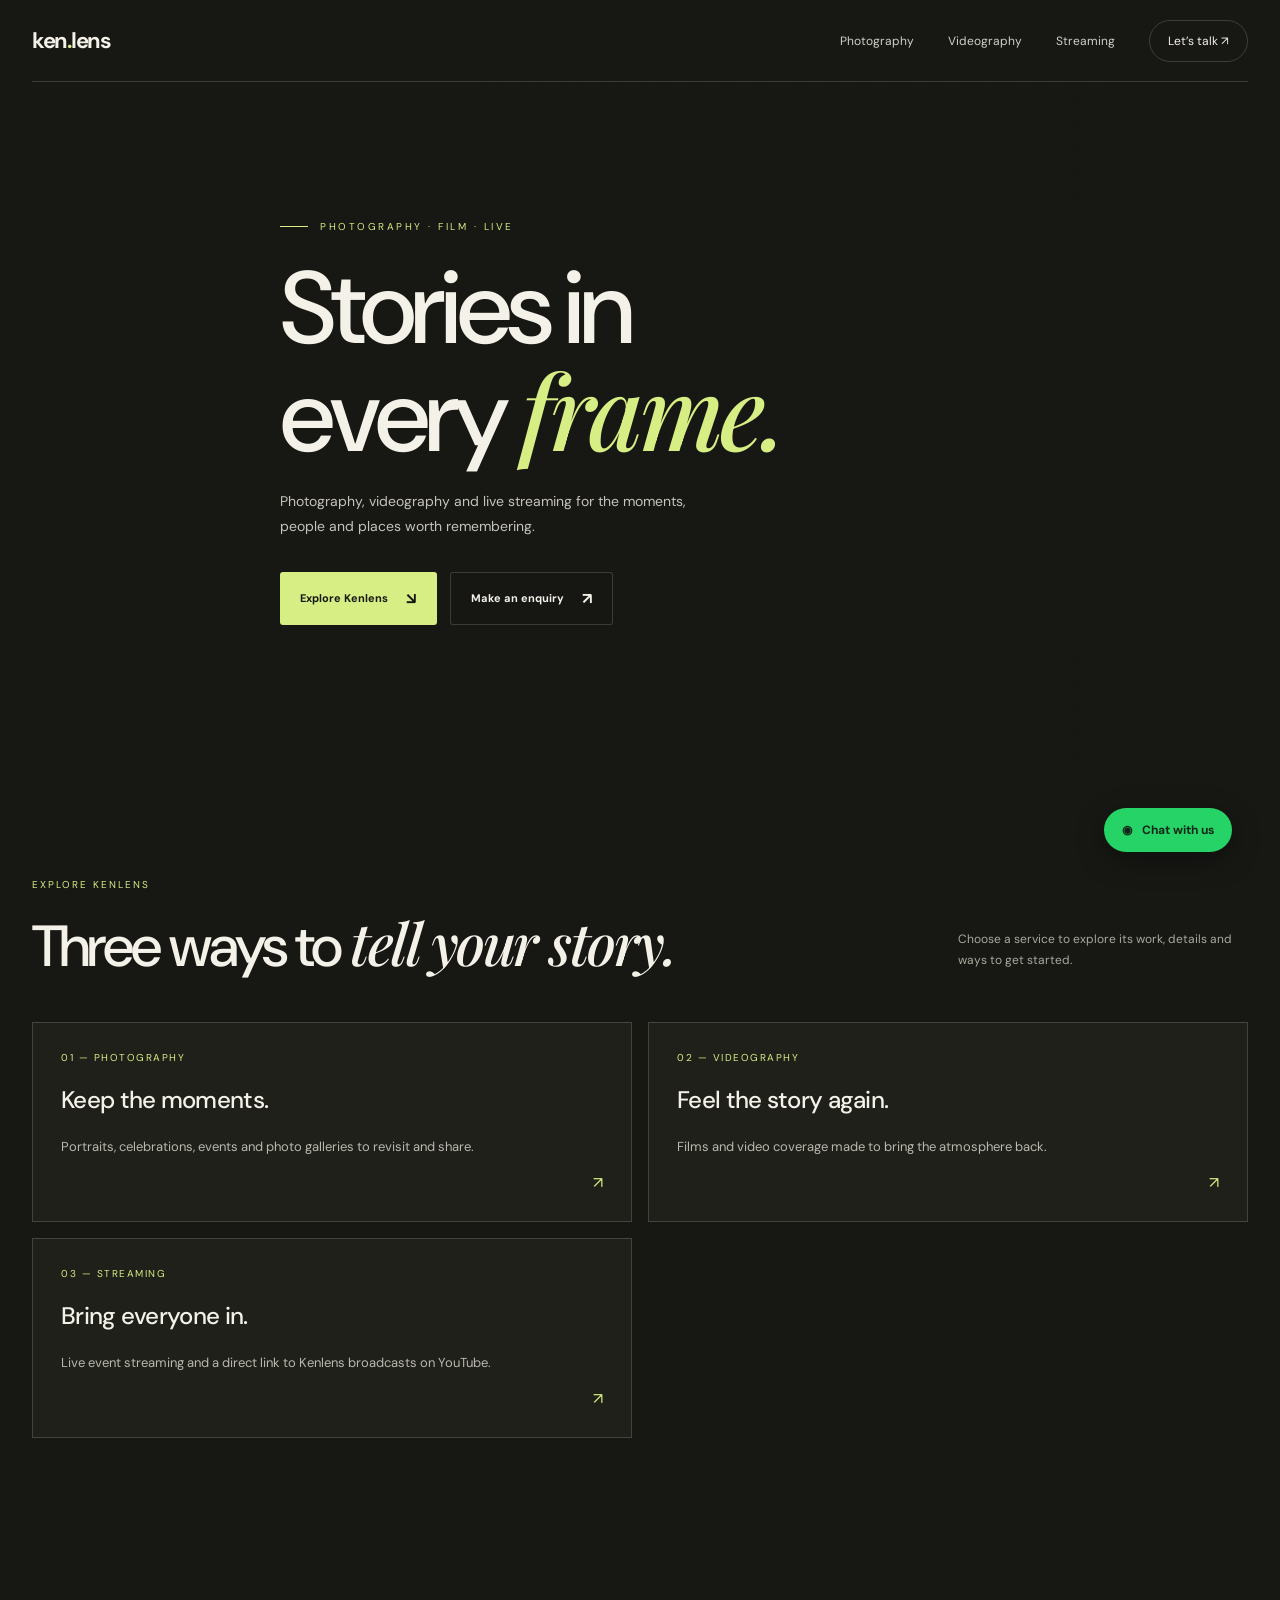
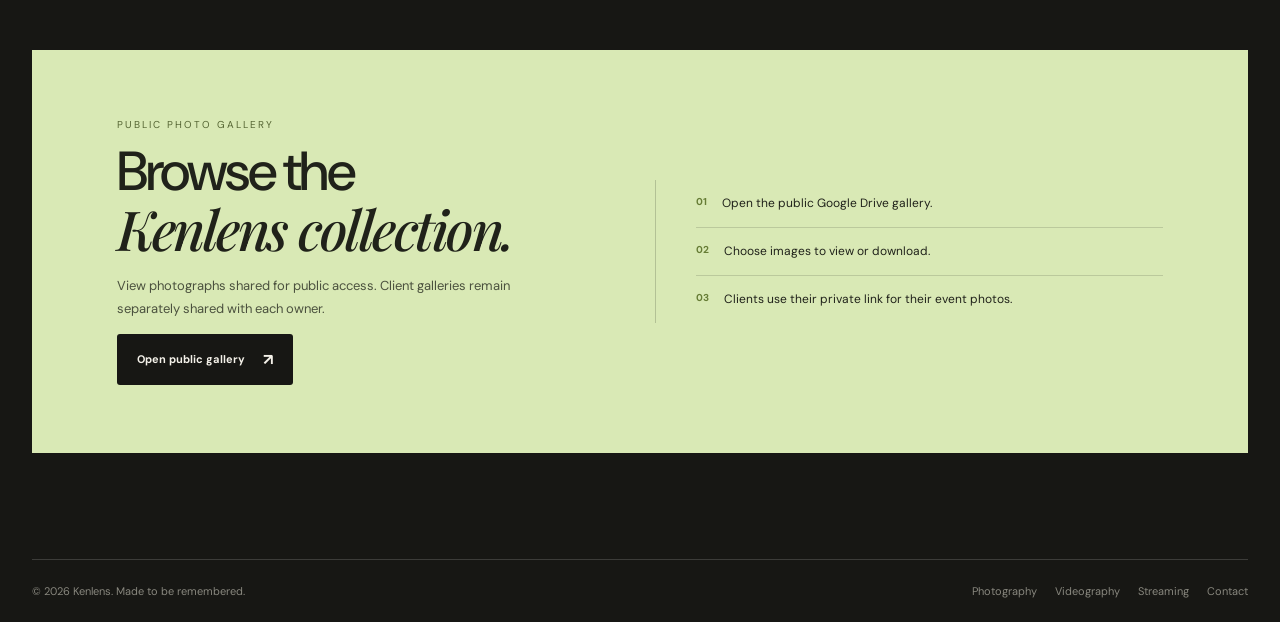
==== index.html @ 39408cd3 "Publish Kenlens website Co-authored-by: Copilot App <223556219+Copilot@users.noreply.github.com>" ====
<!doctype html><html lang="en"><head><meta charset="utf-8"><meta name="viewport" content="width=device-width, initial-scale=1"><meta name="theme-color" content="#11110f"><meta name="description" content="Kenlens — photography, videography and live streaming."><title>Photography, Videography and Streaming | Kenlens</title><link rel="preconnect" href="https://fonts.googleapis.com"><link rel="preconnect" href="https://fonts.gstatic.com" crossorigin><link href="https://fonts.googleapis.com/css2?family=DM+Sans:wght@400;500;600;700&family=Playfair+Display:ital,wght@0,500;0,600;1,500;1,600&display=swap" rel="stylesheet"><link rel="stylesheet" href="styles.css"></head><body><header class="wrap topbar"><a class="brand" href="index.html">ken<span>.</span>lens</a><button class="menu-button" aria-label="Open navigation" aria-expanded="false">☰</button><nav class="nav"><a href="photography.html">Photography</a><a href="videography.html">Videography</a><a href="streaming.html">Streaming</a><a class="contact-link" href="mailto:hello@kenlens.com" data-link="email">Let’s talk ↗</a></nav></header>
<div class="whatsapp-desk"><div class="whatsapp-options" id="whatsapp-options" aria-label="WhatsApp customer service contacts"><strong>Choose a WhatsApp contact</strong><div id="whatsapp-numbers"></div></div><button class="whatsapp-chat" id="whatsapp-chat" type="button" aria-expanded="false" aria-controls="whatsapp-options"><span aria-hidden="true">◉</span> Chat with us</button></div><main><section class="hero"><div class="wrap hero-content"><div class="eyebrow">Photography · Film · Live</div><h1>Stories in<br>every <em>frame.</em></h1><p class="hero-copy">Photography, videography and live streaming for the moments, people and places worth remembering.</p><div class="actions"><a class="button" href="photography.html">Explore Kenlens <span class="arrow">↘</span></a><a class="button secondary" href="mailto:hello@kenlens.com" data-link="email">Make an enquiry <span class="arrow">↗</span></a></div></div></section>
<section class="section wrap"><div class="section-head"><div><div class="section-tag">Explore Kenlens</div><h2 class="section-title">Three ways to <em>tell your story.</em></h2></div><p class="subtle">Choose a service to explore its work, details and ways to get started.</p></div><div class="tile-grid"><a class="tile" href="photography.html"><div class="tile-number">01 — PHOTOGRAPHY</div><h2>Keep the moments.</h2><p>Portraits, celebrations, events and photo galleries to revisit and share.</p><span class="arrow">↗</span></a><a class="tile" href="videography.html"><div class="tile-number">02 — VIDEOGRAPHY</div><h2>Feel the story again.</h2><p>Films and video coverage made to bring the atmosphere back.</p><span class="arrow">↗</span></a><a class="tile" href="streaming.html"><div class="tile-number">03 — STREAMING</div><h2>Bring everyone in.</h2><p>Live event streaming and a direct link to Kenlens broadcasts on YouTube.</p><span class="arrow">↗</span></a></div></section>
<section class="section wrap"><div class="delivery"><div><div class="section-tag">Public photo gallery</div><h2>Browse the<br><em>Kenlens collection.</em></h2><p>View photographs shared for public access. Client galleries remain separately shared with each owner.</p><a class="button" href="https://drive.google.com/" data-link="public-gallery" target="_blank" rel="noopener">Open public gallery <span class="arrow">↗</span></a></div><div class="steps"><div class="step"><b>01</b><span>Open the public Google Drive gallery.</span></div><div class="step"><b>02</b><span>Choose images to view or download.</span></div><div class="step"><b>03</b><span>Clients use their private link for their event photos.</span></div></div></div></section></main><footer class="wrap site-footer"><span>© <span data-year></span> Kenlens. Made to be remembered.</span><nav><a href="photography.html">Photography</a><a href="videography.html">Videography</a><a href="streaming.html">Streaming</a><a href="mailto:hello@kenlens.com" data-link="email">Contact</a></nav></footer><script src="script.js"></script></body></html>
---- styles.css ----
:root{--ink:#171714;--paper:#f4f1e9;--muted:#aaa99e;--lime:#d6ee83;--line:rgba(244,241,233,.17);--serif:'Playfair Display',Georgia,serif;--sans:'DM Sans',Arial,sans-serif}*{box-sizing:border-box}html{scroll-behavior:smooth}body{margin:0;background:var(--ink);color:var(--paper);font-family:var(--sans);-webkit-font-smoothing:antialiased}a{color:inherit;text-decoration:none}button{font:inherit}.wrap{width:min(1240px,calc(100% - 64px));margin:auto}.topbar{height:82px;display:flex;align-items:center;justify-content:space-between;border-bottom:1px solid var(--line)}.brand{font-size:22px;letter-spacing:-1.3px;font-weight:700}.brand span{color:var(--lime)}.nav{display:flex;gap:34px;align-items:center;font-size:12px;color:#d1d0c8}.nav a{transition:color .2s}.nav a:hover{color:var(--lime)}.nav .contact-link{border:1px solid var(--line);padding:12px 18px;border-radius:30px;color:var(--paper)}.menu-button{display:none;background:none;color:var(--paper);border:0;font-size:24px}.hero{position:relative;min-height:690px;display:flex;align-items:center;overflow:hidden}.hero:before{content:"";position:absolute;inset:0 0 0 37%;background:linear-gradient(90deg,var(--ink) 0%,rgba(23,23,20,.58) 24%,rgba(23,23,20,.04) 78%),linear-gradient(0deg,var(--ink),transparent 20%,transparent 80%,var(--ink)),url('https://images.unsplash.com/photo-1516035069371-29a1b244cc32?auto=format&fit=crop&w=2000&q=85') center 44%/cover;opacity:.82}.hero-content{position:relative;padding:85px 0 94px;max-width:720px}.eyebrow{font-size:10px;letter-spacing:2.5px;text-transform:uppercase;color:var(--lime);display:flex;align-items:center;gap:12px}.eyebrow:before{content:"";width:28px;height:1px;background:var(--lime)}h1{font-size:clamp(58px,8vw,106px);line-height:.97;letter-spacing:-5px;margin:26px 0 23px;font-weight:500}h1 em{font-family:var(--serif);font-weight:500;color:var(--lime);letter-spacing:-4px}.hero-copy{max-width:430px;color:#c5c3ba;font-size:14px;line-height:1.8}.actions{display:flex;gap:13px;margin-top:32px;flex-wrap:wrap}.button{display:inline-flex;align-items:center;gap:18px;padding:15px 20px;border-radius:3px;background:var(--lime);color:var(--ink);font-size:11px;font-weight:700;transition:transform .2s,background .2s}.button:hover{transform:translateY(-2px);background:#e4f7a4}.button.secondary{border:1px solid var(--line);background:rgba(20,20,18,.35);color:var(--paper)}.button.secondary:hover{background:#292923}.arrow{font-size:16px}.hero-note{position:absolute;right:0;bottom:42px;font-size:10px;letter-spacing:1.2px;text-transform:uppercase;color:#d1d0c8;writing-mode:vertical-rl}.section{padding:106px 0}.section-head{display:flex;justify-content:space-between;align-items:end;margin-bottom:38px}.section-tag{color:var(--lime);font-size:10px;letter-spacing:2px;text-transform:uppercase}.section-title{font-size:clamp(36px,5vw,58px);letter-spacing:-2.5px;font-weight:500;margin:12px 0 0}.section-title em{font-family:var(--serif);font-weight:500}.subtle{color:var(--muted);font-size:12px;max-width:290px;line-height:1.8}.work-grid{display:grid;grid-template-columns:1.05fr .8fr 1.05fr;gap:16px}.work-card{position:relative;min-height:370px;overflow:hidden;background:#282822}.work-card:nth-child(2){margin-top:52px;min-height:320px}.work-card:nth-child(3){margin-top:104px;min-height:370px}.work-card img{position:absolute;width:100%;height:100%;object-fit:cover;filter:brightness(.8);transition:transform .7s,filter .4s}.work-card:hover img{transform:scale(1.045);filter:brightness(.97)}.work-label{position:absolute;left:20px;bottom:19px;right:20px;display:flex;justify-content:space-between;align-items:end}.work-label strong{font-size:19px;font-weight:500}.work-label span{font-size:9px;letter-spacing:1.2px;text-transform:uppercase;color:#e0ded5}.service-row{border-top:1px solid var(--line);display:grid;grid-template-columns:70px 1fr 1fr 30px;align-items:center;padding:26px 0}.service-row:last-child{border-bottom:1px solid var(--line)}.service-num{font-size:11px;color:var(--lime)}.service-row h3{font-weight:500;font-size:20px;margin:0}.service-row p{font-size:12px;line-height:1.6;color:var(--muted);margin:0;max-width:330px}.service-arrow{color:var(--lime);font-size:18px}.feature{display:grid;grid-template-columns:1.1fr .9fr;background:#22221d;min-height:430px}.feature-image{min-height:430px;background:url('https://images.unsplash.com/photo-1524368535928-5b5e00ddc76b?auto=format&fit=crop&w=1400&q=85') center/cover}.live-player{position:relative;overflow:hidden;background:#090909}.live-player iframe{position:absolute;inset:0;width:100%;height:100%;border:0}.live-placeholder{position:absolute;inset:0;display:flex;flex-direction:column;align-items:center;justify-content:center;gap:10px;padding:24px;text-align:center;color:#d1d0c8;font-size:13px;line-height:1.7;background:radial-gradient(ellipse at center,#272720,#090909 70%)}.live-placeholder strong{color:var(--lime);font-size:16px;font-weight:500}.feature-copy{padding:70px clamp(28px,6vw,82px);display:flex;flex-direction:column;justify-content:center}.live-label{display:inline-flex;align-items:center;gap:8px;color:#e9917b;text-transform:uppercase;letter-spacing:1.7px;font-size:9px}.live-label i{height:7px;width:7px;background:#ef765d;border-radius:50%;box-shadow:0 0 12px #ef765d}.feature-copy h2{font-size:clamp(34px,4vw,51px);line-height:1.05;letter-spacing:-2px;margin:22px 0 15px;font-weight:500}.feature-copy h2 em{font-family:var(--serif);color:var(--lime);font-weight:500}.feature-copy p{color:#bbb9af;font-size:13px;line-height:1.8;max-width:370px;margin:0 0 27px}.delivery{background:#d9e9b5;color:#20221a;padding:68px 7%;display:grid;grid-template-columns:1fr 1fr;gap:30px;align-items:center}.delivery .section-tag{color:#556533}.delivery h2{font-size:clamp(34px,4.6vw,55px);line-height:1.04;letter-spacing:-2.5px;font-weight:500;margin:12px 0}.delivery h2 em{font-family:var(--serif)}.delivery p{font-size:13px;line-height:1.8;color:#4b513e;max-width:410px}.delivery .button{background:var(--ink);color:var(--paper)}.steps{border-left:1px solid rgba(32,34,26,.2);padding-left:40px}.step{display:flex;gap:15px;padding:14px 0;border-bottom:1px solid rgba(32,34,26,.16);font-size:12px;line-height:1.6}.step:last-child{border:0}.step b{color:#667c35;font-size:10px}.about{display:grid;grid-template-columns:1fr 1fr;gap:70px;align-items:center}.about-photo{height:420px;position:relative;background:url('https://images.unsplash.com/photo-1500530855697-b586d89ba3ee?auto=format&fit=crop&w=1200&q=85') center/cover}.about-photo:after{content:"";position:absolute;inset:14px;border:1px solid rgba(255,255,255,.35)}.about h2{font-size:clamp(38px,5vw,60px);font-weight:500;letter-spacing:-3px;line-height:1.02;margin:18px 0}.about h2 em{font-family:var(--serif);color:var(--lime)}.about p{max-width:440px;color:#b9b8af;font-size:13px;line-height:1.9}.about .button{margin-top:17px}.contact{padding:70px 0 80px;border-top:1px solid var(--line);display:flex;justify-content:space-between;align-items:center;gap:25px}.contact h2{font-size:clamp(35px,5vw,58px);line-height:1.05;letter-spacing:-2.5px;font-weight:500;margin:12px 0}.contact h2 em{font-family:var(--serif);color:var(--lime)}.contact-meta{color:var(--muted);font-size:12px;line-height:1.8}.footer{border-top:1px solid var(--line);padding:21px 0;display:flex;justify-content:space-between;color:#88877e;font-size:10px}.footer-links{display:flex;gap:20px}.footer a:hover{color:var(--lime)}.whatsapp-desk{position:fixed;right:24px;bottom:24px;z-index:20;display:flex;flex-direction:column;align-items:flex-end;gap:10px}.whatsapp-options{display:none;min-width:245px;padding:14px;border:1px solid var(--line);border-radius:12px;background:#20201b;box-shadow:0 8px 28px rgba(0,0,0,.4)}.whatsapp-options.open{display:flex;flex-direction:column;gap:7px}.whatsapp-options strong{font-size:12px;margin:2px 4px 6px}.whatsapp-options a{padding:10px 12px;border-radius:6px;background:#292923;font-size:12px}.whatsapp-options a:hover{background:#34342c;color:var(--lime)}.whatsapp-chat{position:relative;right:24px;bottom:24px;z-index:20;display:flex;align-items:center;gap:10px;padding:14px 18px;border-radius:999px;background:#25d366;color:#102619;font-size:12px;font-weight:700;box-shadow:0 8px 28px rgba(0,0,0,.35);transition:transform .2s,background .2s}.whatsapp-chat:hover{transform:translateY(-3px);background:#4be485}.whatsapp-chat svg{width:20px;height:20px;fill:currentColor}@media(max-width:760px){.wrap{width:calc(100% - 40px)}.topbar{height:70px}.menu-button{display:block}.nav{display:none;position:absolute;top:70px;left:0;right:0;z-index:5;background:#1c1c18;padding:22px;flex-direction:column;align-items:flex-start;gap:22px;border-bottom:1px solid var(--line)}.nav.open{display:flex}.hero{min-height:650px}.hero:before{inset:0;background-position:56% center;opacity:.7}.hero-content{padding:80px 0}.hero-note{display:none}h1{letter-spacing:-3px}.section{padding:75px 0}.section-head{display:block}.section-head .subtle{margin-top:16px}.work-grid{grid-template-columns:1fr 1fr;gap:10px}.work-card{min-height:270px}.work-card:nth-child(2){margin-top:30px;min-height:240px}.work-card:nth-child(3){grid-column:1/-1;margin-top:0;min-height:280px}.service-row{grid-template-columns:40px 1fr 25px;gap:8px}.service-row p{grid-column:2;grid-row:2;margin-top:8px}.service-arrow{grid-column:3;grid-row:1}.feature{grid-template-columns:1fr}.feature-image{min-height:300px}.feature-copy{padding:38px 28px 42px}.delivery{grid-template-columns:1fr;padding:44px 28px;gap:20px}.steps{border-left:0;border-top:1px solid rgba(32,34,26,.2);padding:12px 0 0}.about{grid-template-columns:1fr;gap:34px}.about-photo{height:340px}.contact{display:block;padding:55px 0}.contact .button{margin-top:22px}.footer{gap:15px;flex-wrap:wrap}.footer-links{gap:12px}}@media(max-width:400px){.wrap{width:calc(100% - 32px)}.work-grid{grid-template-columns:1fr}.work-card,.work-card:nth-child(2),.work-card:nth-child(3){grid-column:auto;margin:0;min-height:300px}.actions{align-items:flex-start;flex-direction:column}.button{justify-content:space-between;min-width:205px}}

.page-hero{position:relative;min-height:390px;display:flex;align-items:center;overflow:hidden;padding:70px 0;background:linear-gradient(90deg,rgba(17,17,15,.96),rgba(17,17,15,.58)),url('https://images.unsplash.com/photo-1516035069371-29a1b244cc32?auto=format&fit=crop&w=1800&q=85') center/cover}.page-hero.video{background-image:linear-gradient(90deg,rgba(17,17,15,.96),rgba(17,17,15,.58)),url('https://images.unsplash.com/photo-1492619375914-88005aa9e8fb?auto=format&fit=crop&w=1800&q=85')}.page-hero.stream{background-image:linear-gradient(90deg,rgba(17,17,15,.96),rgba(17,17,15,.58)),url('https://images.unsplash.com/photo-1470229722913-7c0e2dbbafd3?auto=format&fit=crop&w=1800&q=85')}.page-hero h1{font-size:clamp(48px,7vw,82px);letter-spacing:-3px;margin:18px 0}.page-hero p{max-width:560px;color:#c5c3ba;font-size:14px;line-height:1.85}.breadcrumb{font-size:11px;color:#aaa99e;margin-bottom:28px}.breadcrumb a{color:var(--lime)}.tile-grid{display:grid;grid-template-columns:repeat(2,minmax(0,1fr));gap:16px}.tile{display:block;padding:28px;border:1px solid var(--line);background:#20201b;transition:transform .2s,border-color .2s}.tile:hover{transform:translateY(-3px);border-color:var(--lime)}.tile-number{font-size:10px;color:var(--lime);letter-spacing:1.5px}.tile h2,.tile h3{font-weight:500;letter-spacing:-.7px}.tile p,.body-copy{color:#b9b8af;font-size:13px;line-height:1.85}.tile .arrow{float:right;color:var(--lime)}.body-copy{max-width:760px}.content-panel{padding:36px;background:#20201b;border:1px solid var(--line)}.gallery-grid{display:grid;grid-template-columns:repeat(3,minmax(0,1fr));gap:14px}.gallery-grid img{display:block;width:100%;height:270px;object-fit:cover}.live-embed{position:relative;width:100%;aspect-ratio:16/9;background:#090909}.live-embed iframe{position:absolute;inset:0;width:100%;height:100%;border:0}.live-embed .live-placeholder{position:absolute;inset:0}.service-list{border-top:1px solid var(--line)}.service-list article{padding:22px 0;border-bottom:1px solid var(--line)}.service-list h3{font-weight:500;margin:0 0 8px}.service-list p{color:var(--muted);font-size:13px;line-height:1.7;margin:0}.whatsapp-desk{position:fixed;right:24px;bottom:24px;z-index:20;display:flex;flex-direction:column;align-items:flex-end;gap:10px}.whatsapp-options{display:none;min-width:245px;padding:14px;border:1px solid var(--line);border-radius:12px;background:#20201b;box-shadow:0 8px 28px rgba(0,0,0,.4)}.whatsapp-options.open{display:flex;flex-direction:column;gap:7px}.whatsapp-options strong{font-size:12px;margin:2px 4px 6px}.whatsapp-options a{padding:10px 12px;border-radius:6px;background:#292923;font-size:12px}.whatsapp-options a:hover{background:#34342c;color:var(--lime)}.whatsapp-chat{position:relative;display:flex;align-items:center;gap:10px;padding:14px 18px;border:0;border-radius:999px;background:#25d366;color:#102619;font-size:12px;font-weight:700;box-shadow:0 8px 28px rgba(0,0,0,.35);cursor:pointer}.whatsapp-chat:hover{background:#4be485}.site-footer{border-top:1px solid var(--line);padding:24px 0;display:flex;justify-content:space-between;gap:20px;color:#88877e;font-size:11px}.site-footer nav{display:flex;gap:18px;flex-wrap:wrap}.site-footer a:hover{color:var(--lime)}
@media(max-width:760px){.page-hero{min-height:330px;padding:48px 0}.tile-grid{grid-template-columns:1fr}.gallery-grid{grid-template-columns:1fr 1fr}.gallery-grid img{height:210px}.content-panel{padding:24px}.whatsapp-desk{right:16px;bottom:16px}.site-footer{flex-direction:column}.site-footer nav{gap:12px}}

#whatsapp-numbers{display:flex;flex-direction:column;gap:7px}
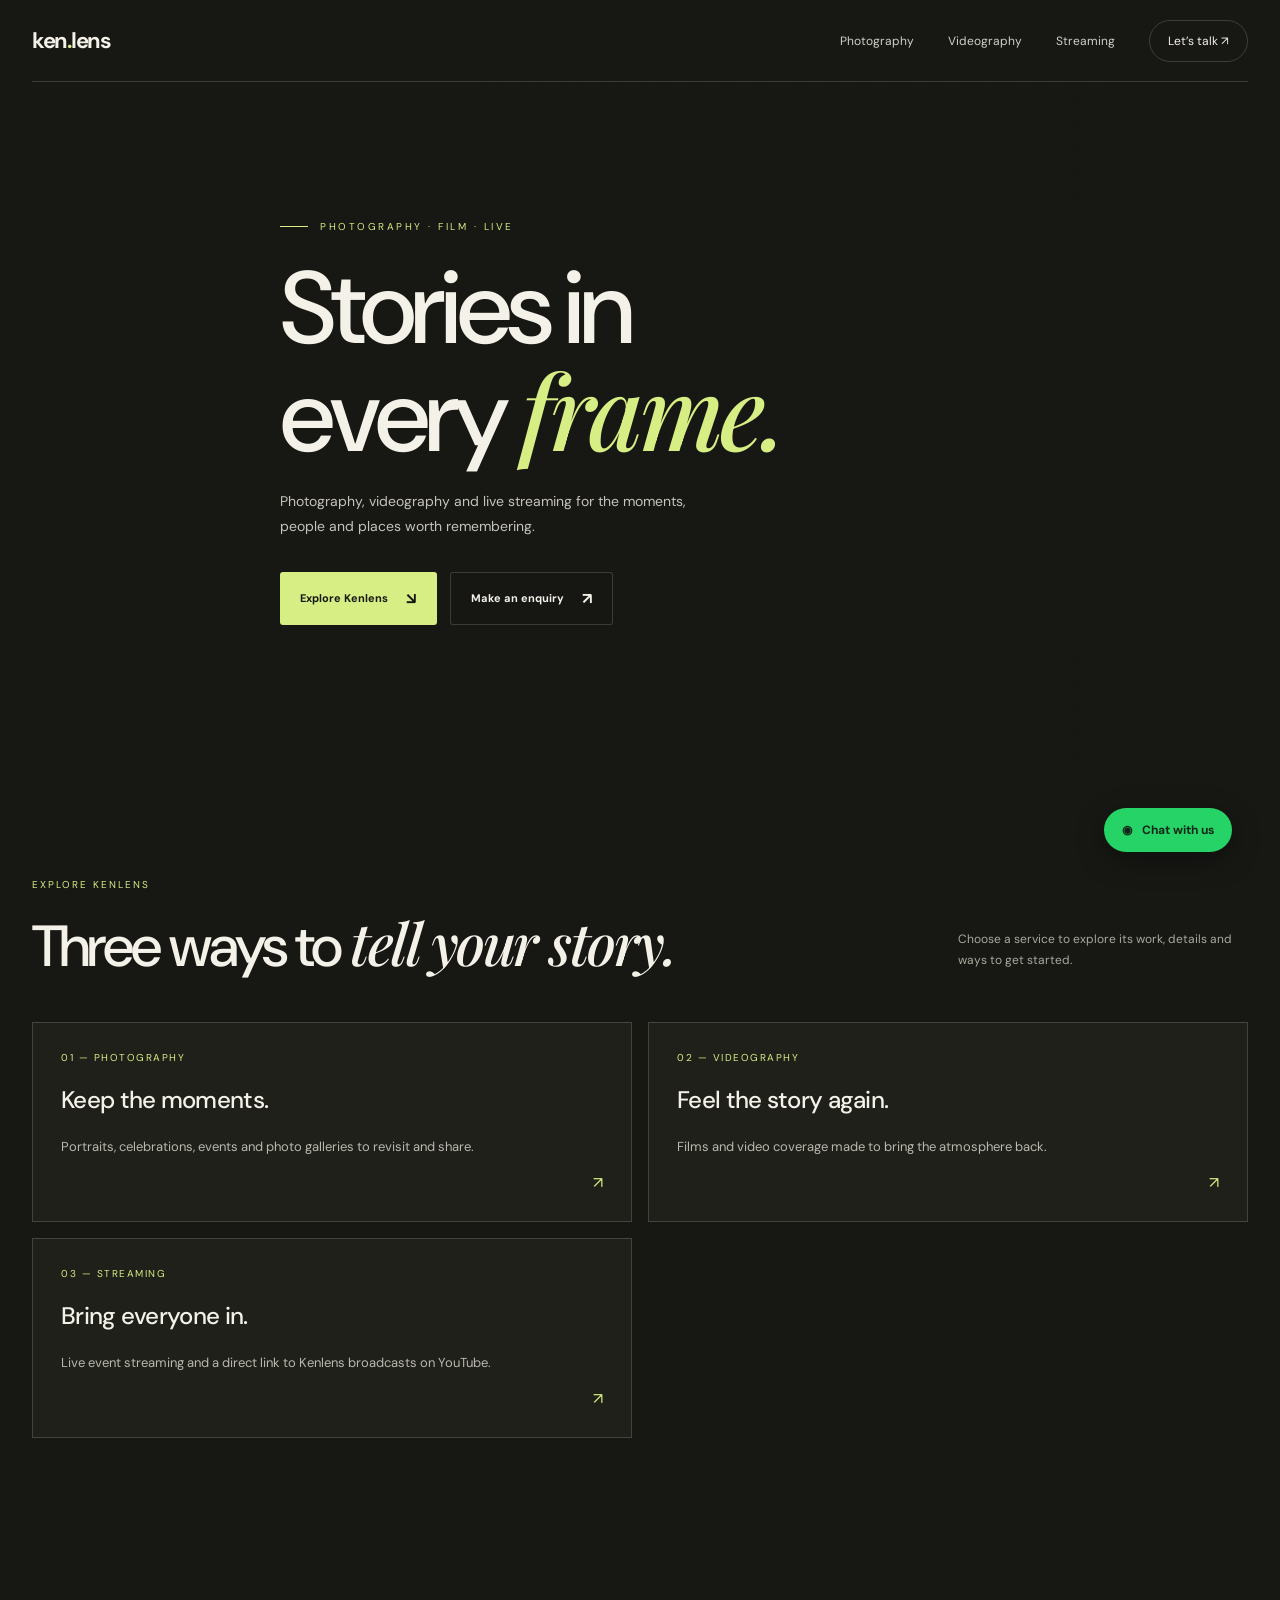
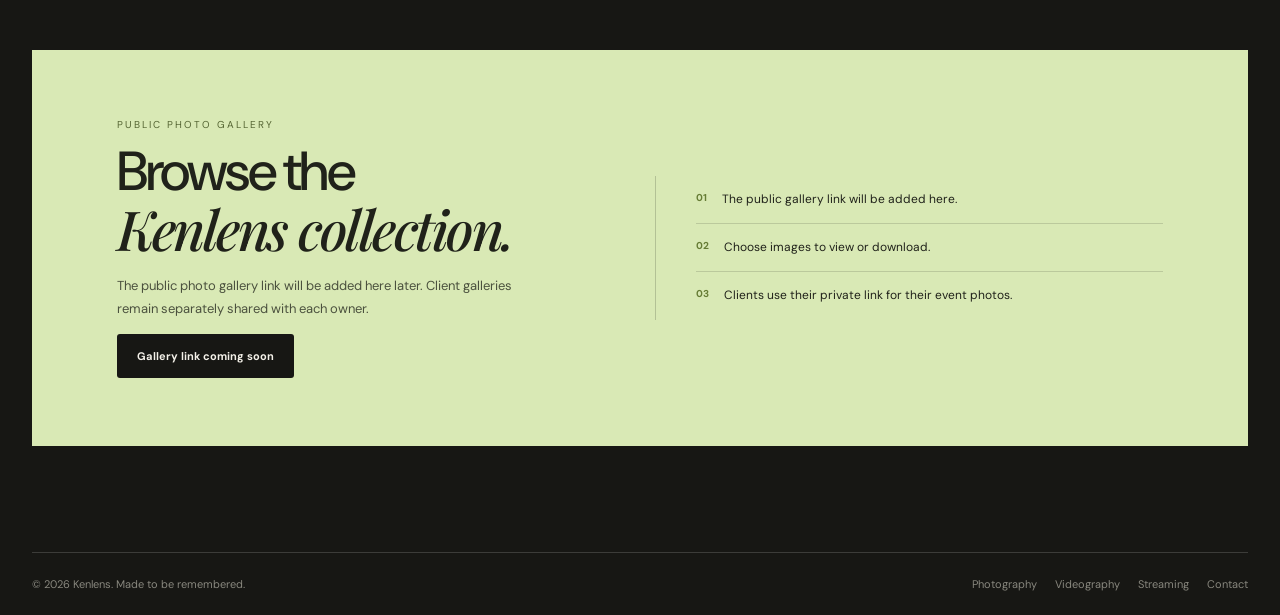
==== commit d7adff97: "Update Kenlens website from attached package Co-authored-by: Copilot App <223556219+Copilot@users.no" ====
--- a/index.html
+++ b/index.html
@@ -1,4 +1,5 @@
 <!doctype html><html lang="en"><head><meta charset="utf-8"><meta name="viewport" content="width=device-width, initial-scale=1"><meta name="theme-color" content="#11110f"><meta name="description" content="Kenlens — photography, videography and live streaming."><title>Photography, Videography and Streaming | Kenlens</title><link rel="preconnect" href="https://fonts.googleapis.com"><link rel="preconnect" href="https://fonts.gstatic.com" crossorigin><link href="https://fonts.googleapis.com/css2?family=DM+Sans:wght@400;500;600;700&family=Playfair+Display:ital,wght@0,500;0,600;1,500;1,600&display=swap" rel="stylesheet"><link rel="stylesheet" href="styles.css"></head><body><header class="wrap topbar"><a class="brand" href="index.html">ken<span>.</span>lens</a><button class="menu-button" aria-label="Open navigation" aria-expanded="false">☰</button><nav class="nav"><a href="photography.html">Photography</a><a href="videography.html">Videography</a><a href="streaming.html">Streaming</a><a class="contact-link" href="mailto:hello@kenlens.com" data-link="email">Let’s talk ↗</a></nav></header>
 <div class="whatsapp-desk"><div class="whatsapp-options" id="whatsapp-options" aria-label="WhatsApp customer service contacts"><strong>Choose a WhatsApp contact</strong><div id="whatsapp-numbers"></div></div><button class="whatsapp-chat" id="whatsapp-chat" type="button" aria-expanded="false" aria-controls="whatsapp-options"><span aria-hidden="true">◉</span> Chat with us</button></div><main><section class="hero"><div class="wrap hero-content"><div class="eyebrow">Photography · Film · Live</div><h1>Stories in<br>every <em>frame.</em></h1><p class="hero-copy">Photography, videography and live streaming for the moments, people and places worth remembering.</p><div class="actions"><a class="button" href="photography.html">Explore Kenlens <span class="arrow">↘</span></a><a class="button secondary" href="mailto:hello@kenlens.com" data-link="email">Make an enquiry <span class="arrow">↗</span></a></div></div></section>
 <section class="section wrap"><div class="section-head"><div><div class="section-tag">Explore Kenlens</div><h2 class="section-title">Three ways to <em>tell your story.</em></h2></div><p class="subtle">Choose a service to explore its work, details and ways to get started.</p></div><div class="tile-grid"><a class="tile" href="photography.html"><div class="tile-number">01 — PHOTOGRAPHY</div><h2>Keep the moments.</h2><p>Portraits, celebrations, events and photo galleries to revisit and share.</p><span class="arrow">↗</span></a><a class="tile" href="videography.html"><div class="tile-number">02 — VIDEOGRAPHY</div><h2>Feel the story again.</h2><p>Films and video coverage made to bring the atmosphere back.</p><span class="arrow">↗</span></a><a class="tile" href="streaming.html"><div class="tile-number">03 — STREAMING</div><h2>Bring everyone in.</h2><p>Live event streaming and a direct link to Kenlens broadcasts on YouTube.</p><span class="arrow">↗</span></a></div></section>
-<section class="section wrap"><div class="delivery"><div><div class="section-tag">Public photo gallery</div><h2>Browse the<br><em>Kenlens collection.</em></h2><p>View photographs shared for public access. Client galleries remain separately shared with each owner.</p><a class="button" href="https://drive.google.com/" data-link="public-gallery" target="_blank" rel="noopener">Open public gallery <span class="arrow">↗</span></a></div><div class="steps"><div class="step"><b>01</b><span>Open the public Google Drive gallery.</span></div><div class="step"><b>02</b><span>Choose images to view or download.</span></div><div class="step"><b>03</b><span>Clients use their private link for their event photos.</span></div></div></div></section></main><footer class="wrap site-footer"><span>© <span data-year></span> Kenlens. Made to be remembered.</span><nav><a href="photography.html">Photography</a><a href="videography.html">Videography</a><a href="streaming.html">Streaming</a><a href="mailto:hello@kenlens.com" data-link="email">Contact</a></nav></footer><script src="script.js"></script></body></html>
+<section class="section wrap"><div class="delivery"><div><div class="section-tag">Public photo gallery</div><h2>Browse the<br><em>Kenlens collection.</em></h2><p>The public photo gallery link will be added here later. Client galleries remain separately shared with each owner.</p><span class="button" aria-disabled="true">Gallery link coming soon</span></div><div class="steps"><div class="step"><b>01</b><span>The public gallery link will be added here.</span></div><div class="step"><b>02</b><span>Choose images to view or download.</span></div><div class="step"><b>03</b><span>Clients use their private link for their event photos.</span></div></div></div></section></main><footer class="wrap site-footer"><span>© <span data-year></span> Kenlens. Made to be remembered.</span><nav><a href="photography.html">Photography</a><a href="videography.html">Videography</a><a href="streaming.html">Streaming</a><a href="mailto:hello@kenlens.com" data-link="email">Contact</a></nav></footer><script src="script.js"></script></body></html>
+
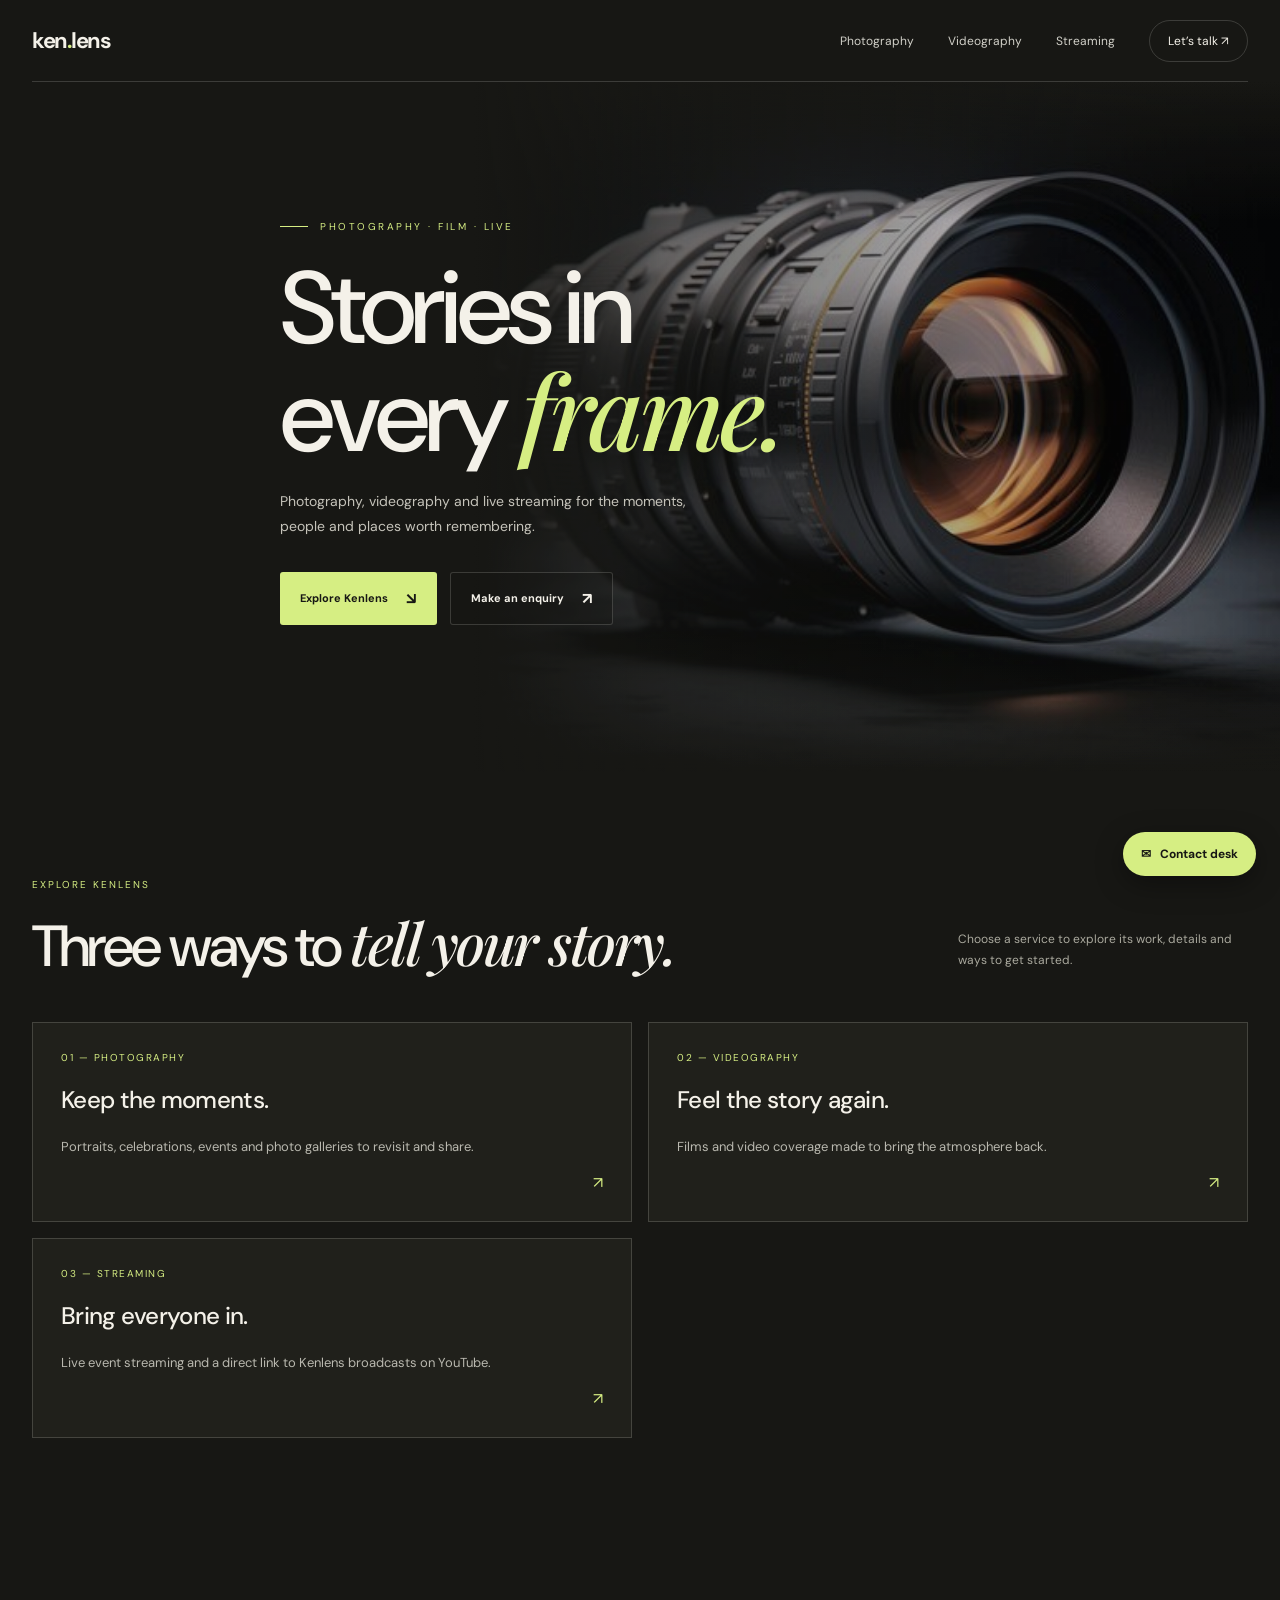
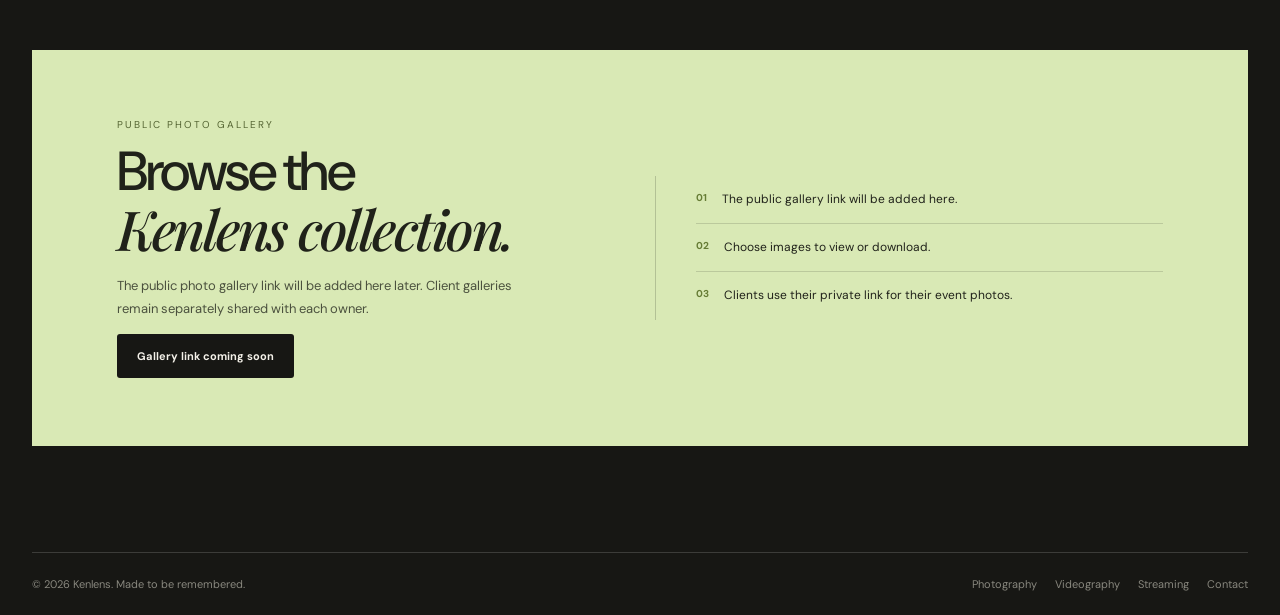
==== commit e3b67328: "Update Kenlens static website Co-authored-by: Copilot App <223556219+Copilot@users.noreply.github.co" ====
--- a/index.html
+++ b/index.html
@@ -1,5 +1,4 @@
 <!doctype html><html lang="en"><head><meta charset="utf-8"><meta name="viewport" content="width=device-width, initial-scale=1"><meta name="theme-color" content="#11110f"><meta name="description" content="Kenlens — photography, videography and live streaming."><title>Photography, Videography and Streaming | Kenlens</title><link rel="preconnect" href="https://fonts.googleapis.com"><link rel="preconnect" href="https://fonts.gstatic.com" crossorigin><link href="https://fonts.googleapis.com/css2?family=DM+Sans:wght@400;500;600;700&family=Playfair+Display:ital,wght@0,500;0,600;1,500;1,600&display=swap" rel="stylesheet"><link rel="stylesheet" href="styles.css"></head><body><header class="wrap topbar"><a class="brand" href="index.html">ken<span>.</span>lens</a><button class="menu-button" aria-label="Open navigation" aria-expanded="false">☰</button><nav class="nav"><a href="photography.html">Photography</a><a href="videography.html">Videography</a><a href="streaming.html">Streaming</a><a class="contact-link" href="mailto:hello@kenlens.com" data-link="email">Let’s talk ↗</a></nav></header>
-<div class="whatsapp-desk"><div class="whatsapp-options" id="whatsapp-options" aria-label="WhatsApp customer service contacts"><strong>Choose a WhatsApp contact</strong><div id="whatsapp-numbers"></div></div><button class="whatsapp-chat" id="whatsapp-chat" type="button" aria-expanded="false" aria-controls="whatsapp-options"><span aria-hidden="true">◉</span> Chat with us</button></div><main><section class="hero"><div class="wrap hero-content"><div class="eyebrow">Photography · Film · Live</div><h1>Stories in<br>every <em>frame.</em></h1><p class="hero-copy">Photography, videography and live streaming for the moments, people and places worth remembering.</p><div class="actions"><a class="button" href="photography.html">Explore Kenlens <span class="arrow">↘</span></a><a class="button secondary" href="mailto:hello@kenlens.com" data-link="email">Make an enquiry <span class="arrow">↗</span></a></div></div></section>
+<div class="contact-desk"><div class="contact-panel" id="contact-panel" aria-label="Kenlens contact options"><strong class="contact-panel-title">Choose how to reach Kenlens</strong><a class="contact-option" href="mailto:hello@kenlens.com" data-link="email">Email us ↗</a><a class="contact-option" href="photography.html#enquiry">Open enquiry form ↗</a><div class="contact-group"><strong>Call us</strong><div id="phone-numbers"></div></div><div class="contact-group"><strong>WhatsApp</strong><div id="whatsapp-numbers"></div></div></div><button class="contact-toggle" id="contact-toggle" type="button" aria-expanded="false" aria-controls="contact-panel"><span aria-hidden="true">✉</span> Contact desk</button></div><main><section class="hero"><div class="wrap hero-content"><div class="eyebrow">Photography · Film · Live</div><h1>Stories in<br>every <em>frame.</em></h1><p class="hero-copy">Photography, videography and live streaming for the moments, people and places worth remembering.</p><div class="actions"><a class="button" href="photography.html">Explore Kenlens <span class="arrow">↘</span></a><a class="button secondary" href="mailto:hello@kenlens.com" data-link="email">Make an enquiry <span class="arrow">↗</span></a></div></div></section>
 <section class="section wrap"><div class="section-head"><div><div class="section-tag">Explore Kenlens</div><h2 class="section-title">Three ways to <em>tell your story.</em></h2></div><p class="subtle">Choose a service to explore its work, details and ways to get started.</p></div><div class="tile-grid"><a class="tile" href="photography.html"><div class="tile-number">01 — PHOTOGRAPHY</div><h2>Keep the moments.</h2><p>Portraits, celebrations, events and photo galleries to revisit and share.</p><span class="arrow">↗</span></a><a class="tile" href="videography.html"><div class="tile-number">02 — VIDEOGRAPHY</div><h2>Feel the story again.</h2><p>Films and video coverage made to bring the atmosphere back.</p><span class="arrow">↗</span></a><a class="tile" href="streaming.html"><div class="tile-number">03 — STREAMING</div><h2>Bring everyone in.</h2><p>Live event streaming and a direct link to Kenlens broadcasts on YouTube.</p><span class="arrow">↗</span></a></div></section>
 <section class="section wrap"><div class="delivery"><div><div class="section-tag">Public photo gallery</div><h2>Browse the<br><em>Kenlens collection.</em></h2><p>The public photo gallery link will be added here later. Client galleries remain separately shared with each owner.</p><span class="button" aria-disabled="true">Gallery link coming soon</span></div><div class="steps"><div class="step"><b>01</b><span>The public gallery link will be added here.</span></div><div class="step"><b>02</b><span>Choose images to view or download.</span></div><div class="step"><b>03</b><span>Clients use their private link for their event photos.</span></div></div></div></section></main><footer class="wrap site-footer"><span>© <span data-year></span> Kenlens. Made to be remembered.</span><nav><a href="photography.html">Photography</a><a href="videography.html">Videography</a><a href="streaming.html">Streaming</a><a href="mailto:hello@kenlens.com" data-link="email">Contact</a></nav></footer><script src="script.js"></script></body></html>
-
--- a/styles.css
+++ b/styles.css
@@ -1,7 +1,11 @@
 
-:root{--ink:#171714;--paper:#f4f1e9;--muted:#aaa99e;--lime:#d6ee83;--line:rgba(244,241,233,.17);--serif:'Playfair Display',Georgia,serif;--sans:'DM Sans',Arial,sans-serif}*{box-sizing:border-box}html{scroll-behavior:smooth}body{margin:0;background:var(--ink);color:var(--paper);font-family:var(--sans);-webkit-font-smoothing:antialiased}a{color:inherit;text-decoration:none}button{font:inherit}.wrap{width:min(1240px,calc(100% - 64px));margin:auto}.topbar{height:82px;display:flex;align-items:center;justify-content:space-between;border-bottom:1px solid var(--line)}.brand{font-size:22px;letter-spacing:-1.3px;font-weight:700}.brand span{color:var(--lime)}.nav{display:flex;gap:34px;align-items:center;font-size:12px;color:#d1d0c8}.nav a{transition:color .2s}.nav a:hover{color:var(--lime)}.nav .contact-link{border:1px solid var(--line);padding:12px 18px;border-radius:30px;color:var(--paper)}.menu-button{display:none;background:none;color:var(--paper);border:0;font-size:24px}.hero{position:relative;min-height:690px;display:flex;align-items:center;overflow:hidden}.hero:before{content:"";position:absolute;inset:0 0 0 37%;background:linear-gradient(90deg,var(--ink) 0%,rgba(23,23,20,.58) 24%,rgba(23,23,20,.04) 78%),linear-gradient(0deg,var(--ink),transparent 20%,transparent 80%,var(--ink)),url('https://images.unsplash.com/photo-1516035069371-29a1b244cc32?auto=format&fit=crop&w=2000&q=85') center 44%/cover;opacity:.82}.hero-content{position:relative;padding:85px 0 94px;max-width:720px}.eyebrow{font-size:10px;letter-spacing:2.5px;text-transform:uppercase;color:var(--lime);display:flex;align-items:center;gap:12px}.eyebrow:before{content:"";width:28px;height:1px;background:var(--lime)}h1{font-size:clamp(58px,8vw,106px);line-height:.97;letter-spacing:-5px;margin:26px 0 23px;font-weight:500}h1 em{font-family:var(--serif);font-weight:500;color:var(--lime);letter-spacing:-4px}.hero-copy{max-width:430px;color:#c5c3ba;font-size:14px;line-height:1.8}.actions{display:flex;gap:13px;margin-top:32px;flex-wrap:wrap}.button{display:inline-flex;align-items:center;gap:18px;padding:15px 20px;border-radius:3px;background:var(--lime);color:var(--ink);font-size:11px;font-weight:700;transition:transform .2s,background .2s}.button:hover{transform:translateY(-2px);background:#e4f7a4}.button.secondary{border:1px solid var(--line);background:rgba(20,20,18,.35);color:var(--paper)}.button.secondary:hover{background:#292923}.arrow{font-size:16px}.hero-note{position:absolute;right:0;bottom:42px;font-size:10px;letter-spacing:1.2px;text-transform:uppercase;color:#d1d0c8;writing-mode:vertical-rl}.section{padding:106px 0}.section-head{display:flex;justify-content:space-between;align-items:end;margin-bottom:38px}.section-tag{color:var(--lime);font-size:10px;letter-spacing:2px;text-transform:uppercase}.section-title{font-size:clamp(36px,5vw,58px);letter-spacing:-2.5px;font-weight:500;margin:12px 0 0}.section-title em{font-family:var(--serif);font-weight:500}.subtle{color:var(--muted);font-size:12px;max-width:290px;line-height:1.8}.work-grid{display:grid;grid-template-columns:1.05fr .8fr 1.05fr;gap:16px}.work-card{position:relative;min-height:370px;overflow:hidden;background:#282822}.work-card:nth-child(2){margin-top:52px;min-height:320px}.work-card:nth-child(3){margin-top:104px;min-height:370px}.work-card img{position:absolute;width:100%;height:100%;object-fit:cover;filter:brightness(.8);transition:transform .7s,filter .4s}.work-card:hover img{transform:scale(1.045);filter:brightness(.97)}.work-label{position:absolute;left:20px;bottom:19px;right:20px;display:flex;justify-content:space-between;align-items:end}.work-label strong{font-size:19px;font-weight:500}.work-label span{font-size:9px;letter-spacing:1.2px;text-transform:uppercase;color:#e0ded5}.service-row{border-top:1px solid var(--line);display:grid;grid-template-columns:70px 1fr 1fr 30px;align-items:center;padding:26px 0}.service-row:last-child{border-bottom:1px solid var(--line)}.service-num{font-size:11px;color:var(--lime)}.service-row h3{font-weight:500;font-size:20px;margin:0}.service-row p{font-size:12px;line-height:1.6;color:var(--muted);margin:0;max-width:330px}.service-arrow{color:var(--lime);font-size:18px}.feature{display:grid;grid-template-columns:1.1fr .9fr;background:#22221d;min-height:430px}.feature-image{min-height:430px;background:url('https://images.unsplash.com/photo-1524368535928-5b5e00ddc76b?auto=format&fit=crop&w=1400&q=85') center/cover}.live-player{position:relative;overflow:hidden;background:#090909}.live-player iframe{position:absolute;inset:0;width:100%;height:100%;border:0}.live-placeholder{position:absolute;inset:0;display:flex;flex-direction:column;align-items:center;justify-content:center;gap:10px;padding:24px;text-align:center;color:#d1d0c8;font-size:13px;line-height:1.7;background:radial-gradient(ellipse at center,#272720,#090909 70%)}.live-placeholder strong{color:var(--lime);font-size:16px;font-weight:500}.feature-copy{padding:70px clamp(28px,6vw,82px);display:flex;flex-direction:column;justify-content:center}.live-label{display:inline-flex;align-items:center;gap:8px;color:#e9917b;text-transform:uppercase;letter-spacing:1.7px;font-size:9px}.live-label i{height:7px;width:7px;background:#ef765d;border-radius:50%;box-shadow:0 0 12px #ef765d}.feature-copy h2{font-size:clamp(34px,4vw,51px);line-height:1.05;letter-spacing:-2px;margin:22px 0 15px;font-weight:500}.feature-copy h2 em{font-family:var(--serif);color:var(--lime);font-weight:500}.feature-copy p{color:#bbb9af;font-size:13px;line-height:1.8;max-width:370px;margin:0 0 27px}.delivery{background:#d9e9b5;color:#20221a;padding:68px 7%;display:grid;grid-template-columns:1fr 1fr;gap:30px;align-items:center}.delivery .section-tag{color:#556533}.delivery h2{font-size:clamp(34px,4.6vw,55px);line-height:1.04;letter-spacing:-2.5px;font-weight:500;margin:12px 0}.delivery h2 em{font-family:var(--serif)}.delivery p{font-size:13px;line-height:1.8;color:#4b513e;max-width:410px}.delivery .button{background:var(--ink);color:var(--paper)}.steps{border-left:1px solid rgba(32,34,26,.2);padding-left:40px}.step{display:flex;gap:15px;padding:14px 0;border-bottom:1px solid rgba(32,34,26,.16);font-size:12px;line-height:1.6}.step:last-child{border:0}.step b{color:#667c35;font-size:10px}.about{display:grid;grid-template-columns:1fr 1fr;gap:70px;align-items:center}.about-photo{height:420px;position:relative;background:url('https://images.unsplash.com/photo-1500530855697-b586d89ba3ee?auto=format&fit=crop&w=1200&q=85') center/cover}.about-photo:after{content:"";position:absolute;inset:14px;border:1px solid rgba(255,255,255,.35)}.about h2{font-size:clamp(38px,5vw,60px);font-weight:500;letter-spacing:-3px;line-height:1.02;margin:18px 0}.about h2 em{font-family:var(--serif);color:var(--lime)}.about p{max-width:440px;color:#b9b8af;font-size:13px;line-height:1.9}.about .button{margin-top:17px}.contact{padding:70px 0 80px;border-top:1px solid var(--line);display:flex;justify-content:space-between;align-items:center;gap:25px}.contact h2{font-size:clamp(35px,5vw,58px);line-height:1.05;letter-spacing:-2.5px;font-weight:500;margin:12px 0}.contact h2 em{font-family:var(--serif);color:var(--lime)}.contact-meta{color:var(--muted);font-size:12px;line-height:1.8}.footer{border-top:1px solid var(--line);padding:21px 0;display:flex;justify-content:space-between;color:#88877e;font-size:10px}.footer-links{display:flex;gap:20px}.footer a:hover{color:var(--lime)}.whatsapp-desk{position:fixed;right:24px;bottom:24px;z-index:20;display:flex;flex-direction:column;align-items:flex-end;gap:10px}.whatsapp-options{display:none;min-width:245px;padding:14px;border:1px solid var(--line);border-radius:12px;background:#20201b;box-shadow:0 8px 28px rgba(0,0,0,.4)}.whatsapp-options.open{display:flex;flex-direction:column;gap:7px}.whatsapp-options strong{font-size:12px;margin:2px 4px 6px}.whatsapp-options a{padding:10px 12px;border-radius:6px;background:#292923;font-size:12px}.whatsapp-options a:hover{background:#34342c;color:var(--lime)}.whatsapp-chat{position:relative;right:24px;bottom:24px;z-index:20;display:flex;align-items:center;gap:10px;padding:14px 18px;border-radius:999px;background:#25d366;color:#102619;font-size:12px;font-weight:700;box-shadow:0 8px 28px rgba(0,0,0,.35);transition:transform .2s,background .2s}.whatsapp-chat:hover{transform:translateY(-3px);background:#4be485}.whatsapp-chat svg{width:20px;height:20px;fill:currentColor}@media(max-width:760px){.wrap{width:calc(100% - 40px)}.topbar{height:70px}.menu-button{display:block}.nav{display:none;position:absolute;top:70px;left:0;right:0;z-index:5;background:#1c1c18;padding:22px;flex-direction:column;align-items:flex-start;gap:22px;border-bottom:1px solid var(--line)}.nav.open{display:flex}.hero{min-height:650px}.hero:before{inset:0;background-position:56% center;opacity:.7}.hero-content{padding:80px 0}.hero-note{display:none}h1{letter-spacing:-3px}.section{padding:75px 0}.section-head{display:block}.section-head .subtle{margin-top:16px}.work-grid{grid-template-columns:1fr 1fr;gap:10px}.work-card{min-height:270px}.work-card:nth-child(2){margin-top:30px;min-height:240px}.work-card:nth-child(3){grid-column:1/-1;margin-top:0;min-height:280px}.service-row{grid-template-columns:40px 1fr 25px;gap:8px}.service-row p{grid-column:2;grid-row:2;margin-top:8px}.service-arrow{grid-column:3;grid-row:1}.feature{grid-template-columns:1fr}.feature-image{min-height:300px}.feature-copy{padding:38px 28px 42px}.delivery{grid-template-columns:1fr;padding:44px 28px;gap:20px}.steps{border-left:0;border-top:1px solid rgba(32,34,26,.2);padding:12px 0 0}.about{grid-template-columns:1fr;gap:34px}.about-photo{height:340px}.contact{display:block;padding:55px 0}.contact .button{margin-top:22px}.footer{gap:15px;flex-wrap:wrap}.footer-links{gap:12px}}@media(max-width:400px){.wrap{width:calc(100% - 32px)}.work-grid{grid-template-columns:1fr}.work-card,.work-card:nth-child(2),.work-card:nth-child(3){grid-column:auto;margin:0;min-height:300px}.actions{align-items:flex-start;flex-direction:column}.button{justify-content:space-between;min-width:205px}}
+:root{--ink:#171714;--paper:#f4f1e9;--muted:#aaa99e;--lime:#d6ee83;--line:rgba(244,241,233,.17);--serif:'Playfair Display',Georgia,serif;--sans:'DM Sans',Arial,sans-serif}*{box-sizing:border-box}html{scroll-behavior:smooth}body{margin:0;background:var(--ink);color:var(--paper);font-family:var(--sans);-webkit-font-smoothing:antialiased}a{color:inherit;text-decoration:none}button{font:inherit}.wrap{width:min(1240px,calc(100% - 64px));margin:auto}.topbar{height:82px;display:flex;align-items:center;justify-content:space-between;border-bottom:1px solid var(--line)}.brand{font-size:22px;letter-spacing:-1.3px;font-weight:700}.brand span{color:var(--lime)}.nav{display:flex;gap:34px;align-items:center;font-size:12px;color:#d1d0c8}.nav a{transition:color .2s}.nav a:hover{color:var(--lime)}.nav .contact-link{border:1px solid var(--line);padding:12px 18px;border-radius:30px;color:var(--paper)}.menu-button{display:none;background:none;color:var(--paper);border:0;font-size:24px}.hero{position:relative;min-height:690px;display:flex;align-items:center;overflow:hidden}.hero:before{content:"";position:absolute;inset:0 0 0 37%;background:linear-gradient(90deg,var(--ink) 0%,rgba(23,23,20,.58) 24%,rgba(23,23,20,.04) 78%),linear-gradient(0deg,var(--ink),transparent 20%,transparent 80%,var(--ink)),url('images/lens.jpeg') center 44%/cover;opacity:.82}.hero-content{position:relative;padding:85px 0 94px;max-width:720px}.eyebrow{font-size:10px;letter-spacing:2.5px;text-transform:uppercase;color:var(--lime);display:flex;align-items:center;gap:12px}.eyebrow:before{content:"";width:28px;height:1px;background:var(--lime)}h1{font-size:clamp(58px,8vw,106px);line-height:.97;letter-spacing:-5px;margin:26px 0 23px;font-weight:500}h1 em{font-family:var(--serif);font-weight:500;color:var(--lime);letter-spacing:-4px}.hero-copy{max-width:430px;color:#c5c3ba;font-size:14px;line-height:1.8}.actions{display:flex;gap:13px;margin-top:32px;flex-wrap:wrap}.button{display:inline-flex;align-items:center;gap:18px;padding:15px 20px;border-radius:3px;background:var(--lime);color:var(--ink);font-size:11px;font-weight:700;transition:transform .2s,background .2s}.button:hover{transform:translateY(-2px);background:#e4f7a4}.button.secondary{border:1px solid var(--line);background:rgba(20,20,18,.35);color:var(--paper)}.button.secondary:hover{background:#292923}.arrow{font-size:16px}.hero-note{position:absolute;right:0;bottom:42px;font-size:10px;letter-spacing:1.2px;text-transform:uppercase;color:#d1d0c8;writing-mode:vertical-rl}.section{padding:106px 0}.section-head{display:flex;justify-content:space-between;align-items:end;margin-bottom:38px}.section-tag{color:var(--lime);font-size:10px;letter-spacing:2px;text-transform:uppercase}.section-title{font-size:clamp(36px,5vw,58px);letter-spacing:-2.5px;font-weight:500;margin:12px 0 0}.section-title em{font-family:var(--serif);font-weight:500}.subtle{color:var(--muted);font-size:12px;max-width:290px;line-height:1.8}.work-grid{display:grid;grid-template-columns:1.05fr .8fr 1.05fr;gap:16px}.work-card{position:relative;min-height:370px;overflow:hidden;background:#282822}.work-card:nth-child(2){margin-top:52px;min-height:320px}.work-card:nth-child(3){margin-top:104px;min-height:370px}.work-card img{position:absolute;width:100%;height:100%;object-fit:cover;filter:brightness(.8);transition:transform .7s,filter .4s}.work-card:hover img{transform:scale(1.045);filter:brightness(.97)}.work-label{position:absolute;left:20px;bottom:19px;right:20px;display:flex;justify-content:space-between;align-items:end}.work-label strong{font-size:19px;font-weight:500}.work-label span{font-size:9px;letter-spacing:1.2px;text-transform:uppercase;color:#e0ded5}.service-row{border-top:1px solid var(--line);display:grid;grid-template-columns:70px 1fr 1fr 30px;align-items:center;padding:26px 0}.service-row:last-child{border-bottom:1px solid var(--line)}.service-num{font-size:11px;color:var(--lime)}.service-row h3{font-weight:500;font-size:20px;margin:0}.service-row p{font-size:12px;line-height:1.6;color:var(--muted);margin:0;max-width:330px}.service-arrow{color:var(--lime);font-size:18px}.feature{display:grid;grid-template-columns:1.1fr .9fr;background:#22221d;min-height:430px}.feature-image{min-height:430px;background:url('https://images.unsplash.com/photo-1524368535928-5b5e00ddc76b?auto=format&fit=crop&w=1400&q=85') center/cover}.live-player{position:relative;overflow:hidden;background:#090909}.live-player iframe{position:absolute;inset:0;width:100%;height:100%;border:0}.live-placeholder{position:absolute;inset:0;display:flex;flex-direction:column;align-items:center;justify-content:center;gap:10px;padding:24px;text-align:center;color:#d1d0c8;font-size:13px;line-height:1.7;background:radial-gradient(ellipse at center,#272720,#090909 70%)}.live-placeholder strong{color:var(--lime);font-size:16px;font-weight:500}.feature-copy{padding:70px clamp(28px,6vw,82px);display:flex;flex-direction:column;justify-content:center}.live-label{display:inline-flex;align-items:center;gap:8px;color:#e9917b;text-transform:uppercase;letter-spacing:1.7px;font-size:9px}.live-label i{height:7px;width:7px;background:#ef765d;border-radius:50%;box-shadow:0 0 12px #ef765d}.feature-copy h2{font-size:clamp(34px,4vw,51px);line-height:1.05;letter-spacing:-2px;margin:22px 0 15px;font-weight:500}.feature-copy h2 em{font-family:var(--serif);color:var(--lime);font-weight:500}.feature-copy p{color:#bbb9af;font-size:13px;line-height:1.8;max-width:370px;margin:0 0 27px}.delivery{background:#d9e9b5;color:#20221a;padding:68px 7%;display:grid;grid-template-columns:1fr 1fr;gap:30px;align-items:center}.delivery .section-tag{color:#556533}.delivery h2{font-size:clamp(34px,4.6vw,55px);line-height:1.04;letter-spacing:-2.5px;font-weight:500;margin:12px 0}.delivery h2 em{font-family:var(--serif)}.delivery p{font-size:13px;line-height:1.8;color:#4b513e;max-width:410px}.delivery .button{background:var(--ink);color:var(--paper)}.steps{border-left:1px solid rgba(32,34,26,.2);padding-left:40px}.step{display:flex;gap:15px;padding:14px 0;border-bottom:1px solid rgba(32,34,26,.16);font-size:12px;line-height:1.6}.step:last-child{border:0}.step b{color:#667c35;font-size:10px}.about{display:grid;grid-template-columns:1fr 1fr;gap:70px;align-items:center}.about-photo{height:420px;position:relative;background:url('https://images.unsplash.com/photo-1500530855697-b586d89ba3ee?auto=format&fit=crop&w=1200&q=85') center/cover}.about-photo:after{content:"";position:absolute;inset:14px;border:1px solid rgba(255,255,255,.35)}.about h2{font-size:clamp(38px,5vw,60px);font-weight:500;letter-spacing:-3px;line-height:1.02;margin:18px 0}.about h2 em{font-family:var(--serif);color:var(--lime)}.about p{max-width:440px;color:#b9b8af;font-size:13px;line-height:1.9}.about .button{margin-top:17px}.contact{padding:70px 0 80px;border-top:1px solid var(--line);display:flex;justify-content:space-between;align-items:center;gap:25px}.contact h2{font-size:clamp(35px,5vw,58px);line-height:1.05;letter-spacing:-2.5px;font-weight:500;margin:12px 0}.contact h2 em{font-family:var(--serif);color:var(--lime)}.contact-meta{color:var(--muted);font-size:12px;line-height:1.8}.footer{border-top:1px solid var(--line);padding:21px 0;display:flex;justify-content:space-between;color:#88877e;font-size:10px}.footer-links{display:flex;gap:20px}.footer a:hover{color:var(--lime)}.whatsapp-desk{position:fixed;right:24px;bottom:24px;z-index:20;display:flex;flex-direction:column;align-items:flex-end;gap:10px}.whatsapp-options{display:none;min-width:245px;padding:14px;border:1px solid var(--line);border-radius:12px;background:#20201b;box-shadow:0 8px 28px rgba(0,0,0,.4)}.whatsapp-options.open{display:flex;flex-direction:column;gap:7px}.whatsapp-options strong{font-size:12px;margin:2px 4px 6px}.whatsapp-options a{padding:10px 12px;border-radius:6px;background:#292923;font-size:12px}.whatsapp-options a:hover{background:#34342c;color:var(--lime)}.whatsapp-chat{position:relative;right:24px;bottom:24px;z-index:20;display:flex;align-items:center;gap:10px;padding:14px 18px;border-radius:999px;background:#25d366;color:#102619;font-size:12px;font-weight:700;box-shadow:0 8px 28px rgba(0,0,0,.35);transition:transform .2s,background .2s}.whatsapp-chat:hover{transform:translateY(-3px);background:#4be485}.whatsapp-chat svg{width:20px;height:20px;fill:currentColor}@media(max-width:760px){.wrap{width:calc(100% - 40px)}.topbar{height:70px}.menu-button{display:block}.nav{display:none;position:absolute;top:70px;left:0;right:0;z-index:5;background:#1c1c18;padding:22px;flex-direction:column;align-items:flex-start;gap:22px;border-bottom:1px solid var(--line)}.nav.open{display:flex}.hero{min-height:650px}.hero:before{inset:0;background-position:56% center;opacity:.7}.hero-content{padding:80px 0}.hero-note{display:none}h1{letter-spacing:-3px}.section{padding:75px 0}.section-head{display:block}.section-head .subtle{margin-top:16px}.work-grid{grid-template-columns:1fr 1fr;gap:10px}.work-card{min-height:270px}.work-card:nth-child(2){margin-top:30px;min-height:240px}.work-card:nth-child(3){grid-column:1/-1;margin-top:0;min-height:280px}.service-row{grid-template-columns:40px 1fr 25px;gap:8px}.service-row p{grid-column:2;grid-row:2;margin-top:8px}.service-arrow{grid-column:3;grid-row:1}.feature{grid-template-columns:1fr}.feature-image{min-height:300px}.feature-copy{padding:38px 28px 42px}.delivery{grid-template-columns:1fr;padding:44px 28px;gap:20px}.steps{border-left:0;border-top:1px solid rgba(32,34,26,.2);padding:12px 0 0}.about{grid-template-columns:1fr;gap:34px}.about-photo{height:340px}.contact{display:block;padding:55px 0}.contact .button{margin-top:22px}.footer{gap:15px;flex-wrap:wrap}.footer-links{gap:12px}}@media(max-width:400px){.wrap{width:calc(100% - 32px)}.work-grid{grid-template-columns:1fr}.work-card,.work-card:nth-child(2),.work-card:nth-child(3){grid-column:auto;margin:0;min-height:300px}.actions{align-items:flex-start;flex-direction:column}.button{justify-content:space-between;min-width:205px}}
 
 .page-hero{position:relative;min-height:390px;display:flex;align-items:center;overflow:hidden;padding:70px 0;background:linear-gradient(90deg,rgba(17,17,15,.96),rgba(17,17,15,.58)),url('https://images.unsplash.com/photo-1516035069371-29a1b244cc32?auto=format&fit=crop&w=1800&q=85') center/cover}.page-hero.video{background-image:linear-gradient(90deg,rgba(17,17,15,.96),rgba(17,17,15,.58)),url('https://images.unsplash.com/photo-1492619375914-88005aa9e8fb?auto=format&fit=crop&w=1800&q=85')}.page-hero.stream{background-image:linear-gradient(90deg,rgba(17,17,15,.96),rgba(17,17,15,.58)),url('https://images.unsplash.com/photo-1470229722913-7c0e2dbbafd3?auto=format&fit=crop&w=1800&q=85')}.page-hero h1{font-size:clamp(48px,7vw,82px);letter-spacing:-3px;margin:18px 0}.page-hero p{max-width:560px;color:#c5c3ba;font-size:14px;line-height:1.85}.breadcrumb{font-size:11px;color:#aaa99e;margin-bottom:28px}.breadcrumb a{color:var(--lime)}.tile-grid{display:grid;grid-template-columns:repeat(2,minmax(0,1fr));gap:16px}.tile{display:block;padding:28px;border:1px solid var(--line);background:#20201b;transition:transform .2s,border-color .2s}.tile:hover{transform:translateY(-3px);border-color:var(--lime)}.tile-number{font-size:10px;color:var(--lime);letter-spacing:1.5px}.tile h2,.tile h3{font-weight:500;letter-spacing:-.7px}.tile p,.body-copy{color:#b9b8af;font-size:13px;line-height:1.85}.tile .arrow{float:right;color:var(--lime)}.body-copy{max-width:760px}.content-panel{padding:36px;background:#20201b;border:1px solid var(--line)}.gallery-grid{display:grid;grid-template-columns:repeat(3,minmax(0,1fr));gap:14px}.gallery-grid img{display:block;width:100%;height:270px;object-fit:cover}.live-embed{position:relative;width:100%;aspect-ratio:16/9;background:#090909}.live-embed iframe{position:absolute;inset:0;width:100%;height:100%;border:0}.live-embed .live-placeholder{position:absolute;inset:0}.service-list{border-top:1px solid var(--line)}.service-list article{padding:22px 0;border-bottom:1px solid var(--line)}.service-list h3{font-weight:500;margin:0 0 8px}.service-list p{color:var(--muted);font-size:13px;line-height:1.7;margin:0}.whatsapp-desk{position:fixed;right:24px;bottom:24px;z-index:20;display:flex;flex-direction:column;align-items:flex-end;gap:10px}.whatsapp-options{display:none;min-width:245px;padding:14px;border:1px solid var(--line);border-radius:12px;background:#20201b;box-shadow:0 8px 28px rgba(0,0,0,.4)}.whatsapp-options.open{display:flex;flex-direction:column;gap:7px}.whatsapp-options strong{font-size:12px;margin:2px 4px 6px}.whatsapp-options a{padding:10px 12px;border-radius:6px;background:#292923;font-size:12px}.whatsapp-options a:hover{background:#34342c;color:var(--lime)}.whatsapp-chat{position:relative;display:flex;align-items:center;gap:10px;padding:14px 18px;border:0;border-radius:999px;background:#25d366;color:#102619;font-size:12px;font-weight:700;box-shadow:0 8px 28px rgba(0,0,0,.35);cursor:pointer}.whatsapp-chat:hover{background:#4be485}.site-footer{border-top:1px solid var(--line);padding:24px 0;display:flex;justify-content:space-between;gap:20px;color:#88877e;font-size:11px}.site-footer nav{display:flex;gap:18px;flex-wrap:wrap}.site-footer a:hover{color:var(--lime)}
 @media(max-width:760px){.page-hero{min-height:330px;padding:48px 0}.tile-grid{grid-template-columns:1fr}.gallery-grid{grid-template-columns:1fr 1fr}.gallery-grid img{height:210px}.content-panel{padding:24px}.whatsapp-desk{right:16px;bottom:16px}.site-footer{flex-direction:column}.site-footer nav{gap:12px}}
 
 #whatsapp-numbers{display:flex;flex-direction:column;gap:7px}
+.package-grid{display:grid;grid-template-columns:repeat(3,minmax(0,1fr));gap:14px}.package-card{padding:24px;background:#20201b;border:1px solid var(--line)}.package-card h3{font-size:20px;font-weight:500;margin:16px 0 8px}.package-card p{min-height:38px;color:var(--muted);font-size:12px;line-height:1.6}.package-card strong{font-size:13px;color:var(--lime)}.enquiry-layout{display:grid;grid-template-columns:.75fr 1.25fr;gap:42px;align-items:start}.enquiry-form{padding:28px;background:#20201b;border:1px solid var(--line)}.form-grid{display:grid;grid-template-columns:1fr 1fr;gap:16px}.enquiry-form label{display:flex;flex-direction:column;gap:7px;font-size:11px;color:#d1d0c8}.enquiry-form input,.enquiry-form select,.enquiry-form textarea{width:100%;padding:12px;border:1px solid rgba(244,241,233,.2);border-radius:3px;background:#171714;color:var(--paper);font:12px var(--sans)}.enquiry-form input:focus,.enquiry-form select:focus,.enquiry-form textarea:focus{outline:1px solid var(--lime);border-color:var(--lime)}.enquiry-form input::placeholder,.enquiry-form textarea::placeholder{color:#77766e}.form-wide{grid-column:1/-1}.enquiry-form .button{margin-top:20px;border:0;cursor:pointer}.enquiry-form small{display:block;color:var(--muted);font-size:10px;margin-top:12px;line-height:1.6}
+@media(max-width:760px){.package-grid{grid-template-columns:1fr}.package-card p{min-height:0}.enquiry-layout{grid-template-columns:1fr;gap:22px}.enquiry-form{padding:20px}}@media(max-width:480px){.form-grid{grid-template-columns:1fr}.form-wide{grid-column:auto}}
+
+.contact-desk{position:fixed;right:24px;bottom:24px;z-index:30;display:flex;flex-direction:column;align-items:flex-end;gap:10px}.contact-panel{display:none;width:min(310px,calc(100vw - 32px));max-height:calc(100vh - 105px);overflow:auto;padding:16px;border:1px solid var(--line);border-radius:12px;background:#20201b;box-shadow:0 8px 28px rgba(0,0,0,.45)}.contact-panel.open{display:flex;flex-direction:column;gap:8px}.contact-panel-title{font-size:13px;margin:2px 2px 6px}.contact-option,.contact-group a{display:block;padding:10px 12px;border-radius:6px;background:#292923;font-size:12px}.contact-option:hover,.contact-group a:hover{background:#34342c;color:var(--lime)}.contact-group{border-top:1px solid var(--line);padding-top:10px;margin-top:3px}.contact-group>strong{display:block;font-size:10px;letter-spacing:1px;text-transform:uppercase;color:var(--muted);margin:0 3px 7px}.contact-group>div{display:flex;flex-direction:column;gap:6px}.contact-toggle{display:flex;align-items:center;gap:9px;padding:14px 18px;border:0;border-radius:999px;background:var(--lime);color:var(--ink);font-size:12px;font-weight:700;box-shadow:0 8px 28px rgba(0,0,0,.35);cursor:pointer}.contact-toggle:hover{background:#e4f7a4;transform:translateY(-2px)}@media(max-width:760px){.contact-desk{right:16px;bottom:16px}}
